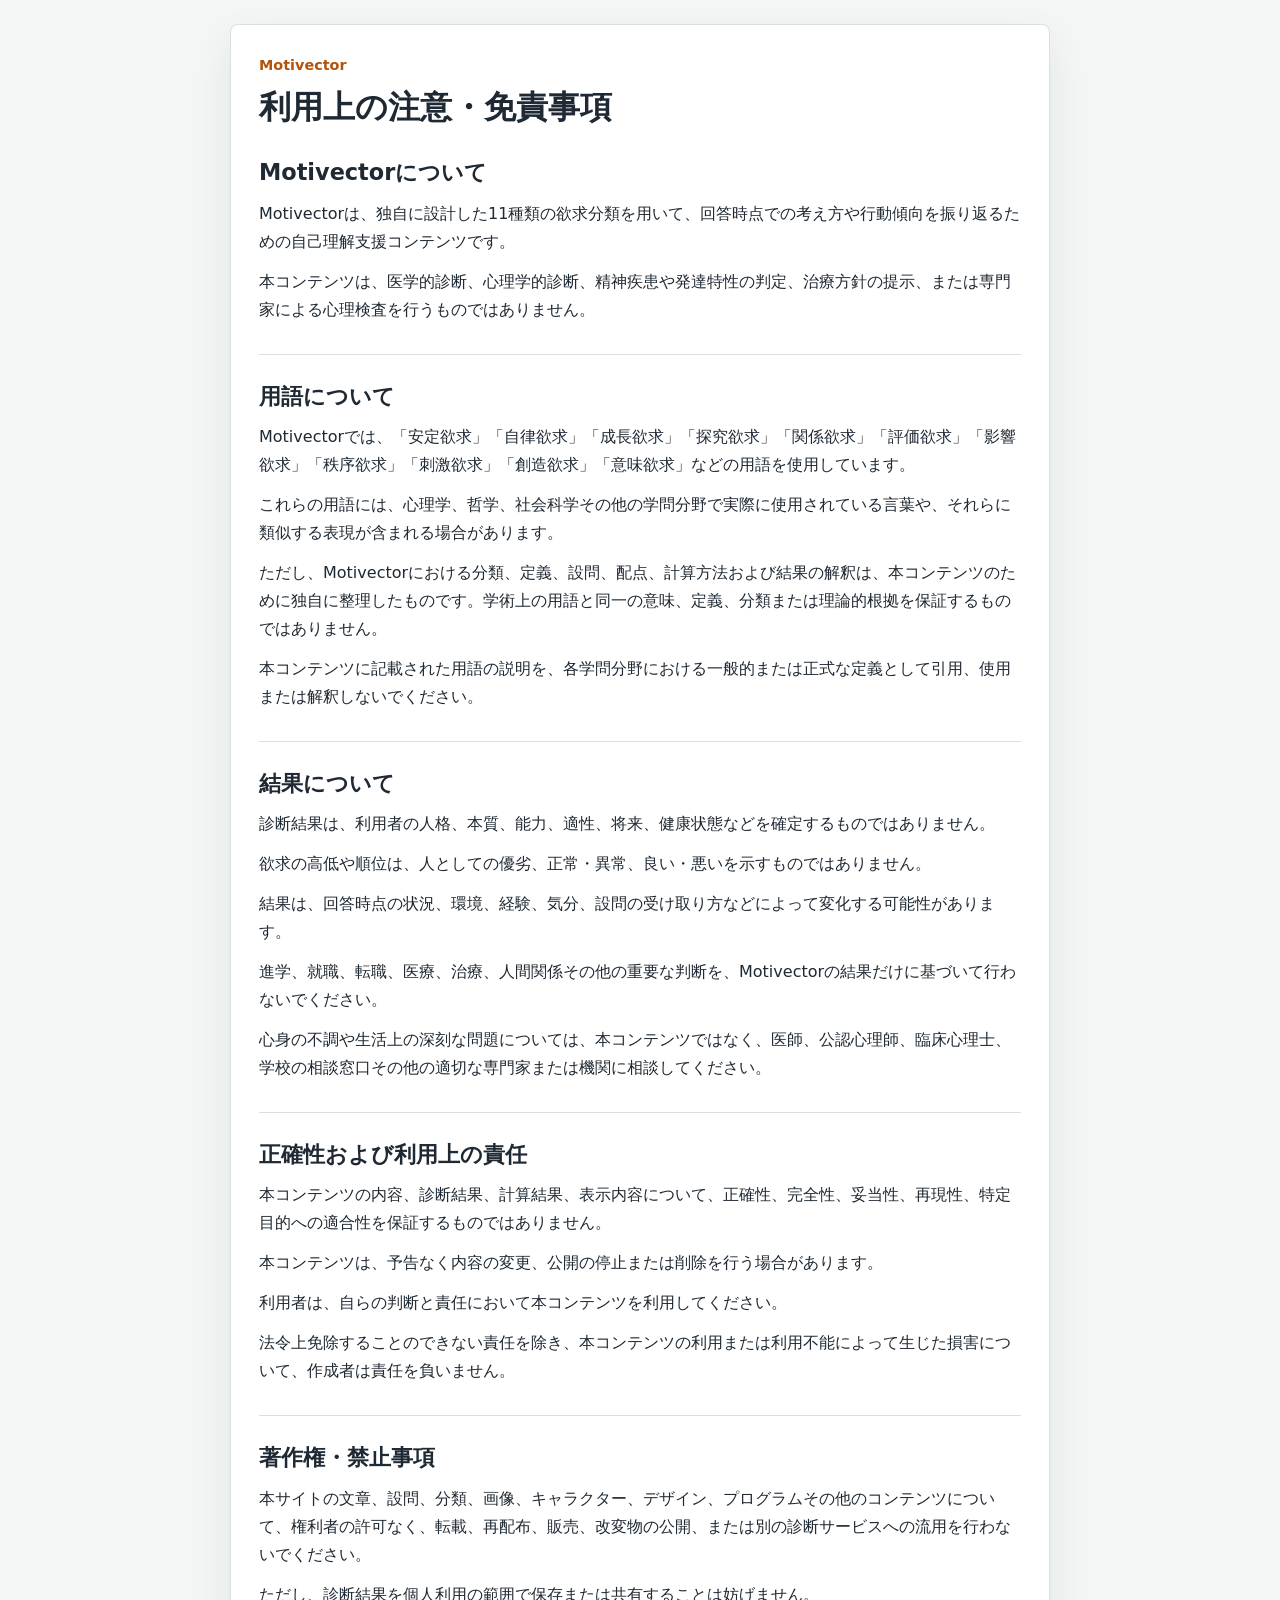
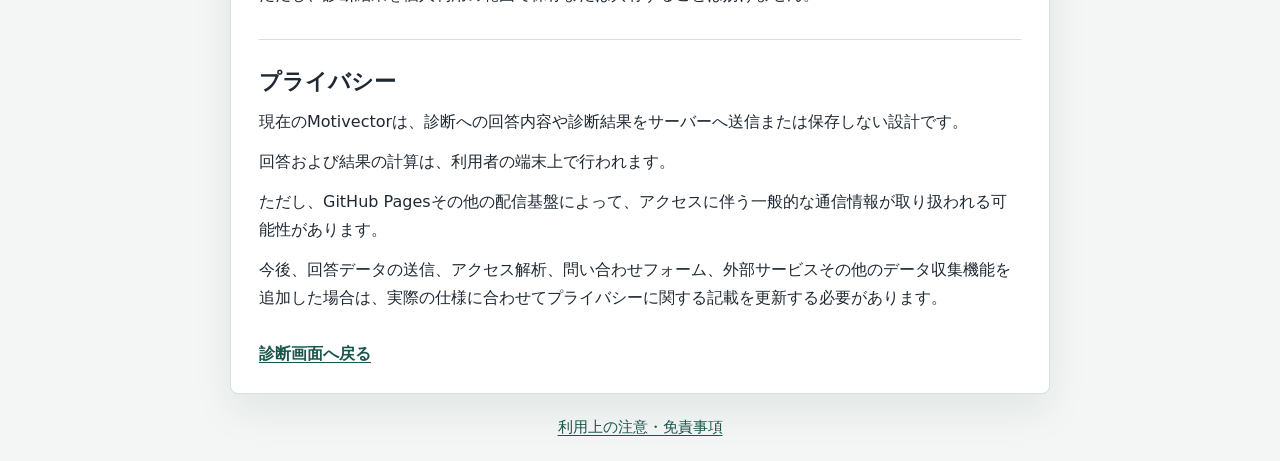
==== notice.html @ dfb53ef5 "Add Motivector result character images" ====
<!doctype html>
<html lang="ja">
<head>
  <meta charset="utf-8">
  <meta name="viewport" content="width=device-width, initial-scale=1">
  <title>利用上の注意・免責事項 | Motivector</title>
  <link rel="stylesheet" href="css/style.css">
</head>
<body>
  <main class="app-shell notice-page">
    <article class="card notice-card">
      <header>
        <p class="eyebrow">Motivector</p>
        <h1>利用上の注意・免責事項</h1>
      </header>

      <section class="notice-section" aria-labelledby="about-title">
        <h2 id="about-title">Motivectorについて</h2>
        <p>Motivectorは、独自に設計した11種類の欲求分類を用いて、回答時点での考え方や行動傾向を振り返るための自己理解支援コンテンツです。</p>
        <p>本コンテンツは、医学的診断、心理学的診断、精神疾患や発達特性の判定、治療方針の提示、または専門家による心理検査を行うものではありません。</p>
      </section>

      <section class="notice-section" aria-labelledby="terms-title">
        <h2 id="terms-title">用語について</h2>
        <p>Motivectorでは、「安定欲求」「自律欲求」「成長欲求」「探究欲求」「関係欲求」「評価欲求」「影響欲求」「秩序欲求」「刺激欲求」「創造欲求」「意味欲求」などの用語を使用しています。</p>
        <p>これらの用語には、心理学、哲学、社会科学その他の学問分野で実際に使用されている言葉や、それらに類似する表現が含まれる場合があります。</p>
        <p>ただし、Motivectorにおける分類、定義、設問、配点、計算方法および結果の解釈は、本コンテンツのために独自に整理したものです。学術上の用語と同一の意味、定義、分類または理論的根拠を保証するものではありません。</p>
        <p>本コンテンツに記載された用語の説明を、各学問分野における一般的または正式な定義として引用、使用または解釈しないでください。</p>
      </section>

      <section class="notice-section" aria-labelledby="results-title">
        <h2 id="results-title">結果について</h2>
        <p>診断結果は、利用者の人格、本質、能力、適性、将来、健康状態などを確定するものではありません。</p>
        <p>欲求の高低や順位は、人としての優劣、正常・異常、良い・悪いを示すものではありません。</p>
        <p>結果は、回答時点の状況、環境、経験、気分、設問の受け取り方などによって変化する可能性があります。</p>
        <p>進学、就職、転職、医療、治療、人間関係その他の重要な判断を、Motivectorの結果だけに基づいて行わないでください。</p>
        <p>心身の不調や生活上の深刻な問題については、本コンテンツではなく、医師、公認心理師、臨床心理士、学校の相談窓口その他の適切な専門家または機関に相談してください。</p>
      </section>

      <section class="notice-section" aria-labelledby="responsibility-title">
        <h2 id="responsibility-title">正確性および利用上の責任</h2>
        <p>本コンテンツの内容、診断結果、計算結果、表示内容について、正確性、完全性、妥当性、再現性、特定目的への適合性を保証するものではありません。</p>
        <p>本コンテンツは、予告なく内容の変更、公開の停止または削除を行う場合があります。</p>
        <p>利用者は、自らの判断と責任において本コンテンツを利用してください。</p>
        <p>法令上免除することのできない責任を除き、本コンテンツの利用または利用不能によって生じた損害について、作成者は責任を負いません。</p>
      </section>

      <section class="notice-section" aria-labelledby="copyright-title">
        <h2 id="copyright-title">著作権・禁止事項</h2>
        <p>本サイトの文章、設問、分類、画像、キャラクター、デザイン、プログラムその他のコンテンツについて、権利者の許可なく、転載、再配布、販売、改変物の公開、または別の診断サービスへの流用を行わないでください。</p>
        <p>ただし、診断結果を個人利用の範囲で保存または共有することは妨げません。</p>
      </section>

      <section class="notice-section" aria-labelledby="privacy-title">
        <h2 id="privacy-title">プライバシー</h2>
        <p>現在のMotivectorは、診断への回答内容や診断結果をサーバーへ送信または保存しない設計です。</p>
        <p>回答および結果の計算は、利用者の端末上で行われます。</p>
        <p>ただし、GitHub Pagesその他の配信基盤によって、アクセスに伴う一般的な通信情報が取り扱われる可能性があります。</p>
        <p>今後、回答データの送信、アクセス解析、問い合わせフォーム、外部サービスその他のデータ収集機能を追加した場合は、実際の仕様に合わせてプライバシーに関する記載を更新する必要があります。</p>
      </section>

      <a class="notice-back-link" href="index.html">診断画面へ戻る</a>
    </article>
  </main>

  <footer class="site-footer">
    <a href="notice.html" aria-current="page">利用上の注意・免責事項</a>
  </footer>
</body>
</html>
---- css/style.css ----
:root {
  --bg: #f3f6f4;
  --surface: #ffffff;
  --surface-soft: #f7faf8;
  --text: #1f2933;
  --muted: #5f6f78;
  --line: #d7e0dc;
  --primary: #256f63;
  --primary-dark: #19564c;
  --primary-soft: #dcece7;
  --accent: #b45309;
  --low-line: #87959c;
}

* {
  box-sizing: border-box;
}

body {
  margin: 0;
  min-width: 320px;
  min-height: 100vh;
  color: var(--text);
  font-family: system-ui, -apple-system, BlinkMacSystemFont, "Segoe UI", sans-serif;
  background: var(--bg);
}

button,
summary {
  font: inherit;
}

.app-shell {
  width: 100%;
  min-height: 100vh;
  display: grid;
  place-items: center;
  padding: 24px 16px;
}

.card {
  width: min(100%, 760px);
  padding: 28px;
  background: var(--surface);
  border: 1px solid var(--line);
  border-radius: 8px;
  box-shadow: 0 16px 40px rgba(31, 41, 51, 0.08);
}

.card.result-view {
  width: min(100%, 920px);
  padding: 12px 0 40px;
  background: transparent;
  border: 0;
  box-shadow: none;
}

.status-strip {
  display: flex;
  flex-wrap: wrap;
  gap: 8px 14px;
  margin: 0 0 18px;
  color: var(--muted);
  font-size: 0.82rem;
}

.status-warning {
  color: var(--accent);
}

.eyebrow {
  margin: 0 0 8px;
  color: var(--accent);
  font-size: 0.9rem;
  font-weight: 700;
}

h1,
h2,
h3 {
  margin: 0;
  line-height: 1.35;
  letter-spacing: 0;
}

h1 {
  font-size: 2rem;
}

h2 {
  font-size: 1.4rem;
}

h3 {
  font-size: 1.08rem;
}

p {
  line-height: 1.75;
}

.lead,
.muted,
.section-note {
  color: var(--muted);
}

.notice,
.section-note {
  font-size: 0.94rem;
}

.intro-facts {
  display: flex;
  flex-wrap: wrap;
  gap: 8px 16px;
  margin: 20px 0 8px;
}

.intro-fact {
  font-weight: 700;
}

.primary-button,
.choice-button,
.secondary-button {
  width: 100%;
  min-height: 48px;
  border-radius: 8px;
  cursor: pointer;
}

.primary-button,
.secondary-button {
  margin-top: 18px;
  color: #ffffff;
  font-weight: 700;
  background: var(--primary);
  border: 1px solid var(--primary);
}

.primary-button:hover,
.secondary-button:hover {
  background: var(--primary-dark);
  border-color: var(--primary-dark);
}

.primary-button:focus-visible,
.secondary-button:focus-visible,
.back-button:focus-visible,
.choice-button:focus-visible,
summary:focus-visible {
  outline: 3px solid rgba(180, 83, 9, 0.35);
  outline-offset: 3px;
}

.question-meta {
  display: flex;
  justify-content: space-between;
  gap: 12px;
  margin-bottom: 14px;
  color: var(--muted);
  font-size: 0.9rem;
}

.choices {
  display: grid;
  gap: 12px;
  margin-top: 22px;
}

.choice-button {
  padding: 14px 16px;
  color: var(--text);
  text-align: left;
  line-height: 1.55;
  background: #eef5f2;
  border: 1px solid var(--line);
}

.choice-button:hover {
  color: #ffffff;
  background: var(--primary-dark);
  border-color: var(--primary-dark);
}

.question-actions {
  display: flex;
  justify-content: flex-start;
  margin-top: 18px;
}

.back-button {
  min-height: 42px;
  padding: 9px 14px;
  color: var(--primary-dark);
  font-weight: 700;
  background: var(--surface);
  border: 1px solid var(--line);
  border-radius: 8px;
  cursor: pointer;
}

.back-button:hover:not(:disabled) {
  color: #ffffff;
  background: var(--primary-dark);
  border-color: var(--primary-dark);
}

.back-button:disabled {
  color: var(--muted);
  cursor: not-allowed;
  opacity: 0.62;
}

.choice-button.is-selected {
  background: #ffffff;
  border-color: var(--primary);
  box-shadow: inset 4px 0 0 var(--primary);
}

.choice-button.is-selected:hover {
  color: #ffffff;
  background: var(--primary-dark);
  border-color: var(--primary-dark);
}

.selected-label {
  display: inline-block;
  margin: 0 8px 6px 0;
  padding: 2px 7px;
  color: var(--primary-dark);
  font-size: 0.78rem;
  font-weight: 700;
  line-height: 1.4;
  background: var(--primary-soft);
  border-radius: 4px;
}

.choice-button:hover .selected-label,
.choice-button.is-selected:hover .selected-label {
  color: var(--primary-dark);
  background: #ffffff;
}

.result-header {
  padding: 28px;
  background: var(--surface);
  border: 1px solid var(--line);
  border-radius: 8px;
}

.result-header .lead {
  max-width: 720px;
  margin-bottom: 0;
}

.result-section {
  margin-top: 34px;
}

.result-section > h2 {
  margin-bottom: 10px;
}

.top-needs {
  display: grid;
  grid-template-columns: repeat(3, minmax(0, 1fr));
  gap: 14px;
  margin-top: 18px;
}

.top-need-card {
  min-width: 0;
  padding: 20px;
  background: var(--surface);
  border: 1px solid var(--line);
  border-top: 4px solid var(--primary);
  border-radius: 8px;
}

.need-heading {
  display: grid;
  grid-template-columns: auto 1fr;
  align-items: center;
  gap: 8px 10px;
}

.need-heading.compact {
  grid-template-columns: minmax(0, 1fr) auto;
}

.rank-badge {
  min-width: 42px;
  padding: 4px 7px;
  color: var(--primary-dark);
  font-size: 0.82rem;
  font-weight: 700;
  text-align: center;
  background: var(--primary-soft);
  border-radius: 4px;
}

.need-score {
  grid-column: 1 / -1;
  color: var(--primary-dark);
  font-size: 0.92rem;
}

.need-description,
.need-result-text {
  margin-bottom: 0;
}

.need-description {
  color: var(--muted);
  font-size: 0.92rem;
}

.need-result-text {
  font-size: 0.96rem;
}

.low-needs-section {
  padding-top: 28px;
  border-top: 1px solid var(--line);
}

.low-needs {
  display: grid;
  grid-template-columns: repeat(2, minmax(0, 1fr));
  gap: 18px;
  margin-top: 18px;
}

.low-need-item {
  min-width: 0;
  padding: 4px 0 4px 16px;
  border-left: 4px solid var(--low-line);
}

.low-need-item .need-score {
  grid-column: auto;
  color: var(--muted);
  text-align: right;
}

.balance-chart {
  display: grid;
  gap: 13px;
  margin-top: 20px;
  padding: 22px;
  background: var(--surface);
  border: 1px solid var(--line);
  border-radius: 8px;
}

.balance-row {
  min-width: 0;
}

.balance-label {
  display: flex;
  justify-content: space-between;
  gap: 12px;
  margin-bottom: 5px;
  font-size: 0.94rem;
}

.balance-label strong {
  min-width: 3.5em;
  text-align: right;
}

.balance-track {
  width: 100%;
  height: 14px;
  overflow: hidden;
  background: #e3e9e6;
  border: 1px solid #ccd7d2;
  border-radius: 3px;
}

.balance-fill {
  display: block;
  height: 100%;
  background: var(--primary);
}

.score-details {
  margin-top: 34px;
  background: var(--surface);
  border: 1px solid var(--line);
  border-radius: 8px;
}

.score-details summary {
  padding: 18px 20px;
  font-weight: 700;
  cursor: pointer;
}

.score-details > .section-note,
.score-detail-list {
  margin-right: 20px;
  margin-left: 20px;
}

.score-detail-list {
  display: grid;
  grid-template-columns: repeat(2, minmax(0, 1fr));
  gap: 12px;
  padding-bottom: 20px;
}

.score-detail-item {
  min-width: 0;
  padding: 14px;
  background: var(--surface-soft);
  border: 1px solid var(--line);
  border-radius: 6px;
}

.score-detail-item dl {
  margin: 10px 0 0;
}

.score-detail-item dl > div {
  display: flex;
  justify-content: space-between;
  gap: 12px;
  padding: 5px 0;
  border-bottom: 1px solid var(--line);
}

.score-detail-item dl > div:last-child {
  border-bottom: 0;
}

.score-detail-item dt,
.score-detail-item dd {
  min-width: 0;
  margin: 0;
  overflow-wrap: anywhere;
}

.score-detail-item dt {
  color: var(--muted);
  font-size: 0.84rem;
}

.score-detail-item dd {
  font-variant-numeric: tabular-nums;
  text-align: right;
}

.restart-button {
  max-width: 360px;
}

.loading,
.error {
  margin: 0;
}

.error {
  color: #b42318;
}


.result-visual {
  margin: 24px 0 0;
  padding: 24px;
  background: var(--surface);
  border: 1px solid var(--line);
  border-radius: 8px;
}

.result-visual-stage {
  display: grid;
  min-width: 0;
  min-height: 220px;
  place-items: center;
  padding: 16px;
  overflow: hidden;
  background: var(--surface-soft);
  border-radius: 8px;
}

.result-visual-image {
  display: block;
  width: min(100%, 560px);
  height: auto;
  max-height: 560px;
  margin: 0 auto;
  object-fit: contain;
}

.result-visual-caption {
  display: flex;
  flex-wrap: wrap;
  justify-content: center;
  gap: 6px 10px;
  margin-top: 14px;
  color: var(--muted);
  font-size: 0.94rem;
  line-height: 1.6;
  text-align: center;
}

.result-visual-caption strong {
  color: var(--text);
}

.result-visual-separator {
  color: var(--accent);
}

.result-visual-fallback {
  margin: 0;
  color: var(--muted);
  font-size: 0.94rem;
}


.start-caution {
  margin: 14px 0 0;
  color: var(--muted);
  font-size: 0.94rem;
}

.result-caution {
  margin-top: 34px;
  padding: 20px 22px;
  background: var(--surface-soft);
  border: 1px solid var(--line);
  border-radius: 8px;
}

.result-caution h2 {
  font-size: 1.08rem;
}

.result-caution p {
  margin-bottom: 0;
  color: var(--muted);
}

.site-footer {
  padding: 0 16px 24px;
  color: var(--muted);
  font-size: 0.94rem;
  text-align: center;
}

.site-footer a,
.notice-back-link {
  color: var(--primary-dark);
  text-underline-offset: 3px;
}

.site-footer a:focus-visible,
.notice-back-link:focus-visible {
  outline: 3px solid rgba(180, 83, 9, 0.35);
  outline-offset: 3px;
}

.notice-page {
  place-items: start center;
}

.notice-card {
  width: min(100%, 820px);
}

.notice-card > header {
  margin-bottom: 28px;
}

.notice-section + .notice-section {
  margin-top: 30px;
  padding-top: 26px;
  border-top: 1px solid var(--line);
}

.notice-section p {
  margin: 12px 0 0;
}

.notice-back-link {
  display: inline-block;
  margin-top: 32px;
  font-weight: 700;
}
@media (max-width: 720px) {
  .top-needs,
  .low-needs,
  .score-detail-list {
    grid-template-columns: 1fr;
  }

  .need-heading.compact {
    grid-template-columns: 1fr;
  }

  .low-need-item .need-score {
    text-align: left;
  }
}

@media (max-width: 560px) {
  .app-shell {
    padding: 16px 12px;
  }

  .card {
    padding: 22px 18px;
  }

  .card.result-view {
    padding-right: 0;
    padding-left: 0;
  }

  h1 {
    font-size: 1.65rem;
  }

  h2 {
    font-size: 1.25rem;
  }

  .result-header,
  .top-need-card,
  .balance-chart {
    padding: 18px;
  }

  .result-visual {
    padding: 14px;
  }

  .result-visual-stage {
    min-height: 160px;
    padding: 10px;
  }

  .result-visual-caption {
    display: grid;
  }

  .balance-label {
    font-size: 0.9rem;
  }

  .score-details > .section-note,
  .score-detail-list {
    margin-right: 14px;
    margin-left: 14px;
  }
}
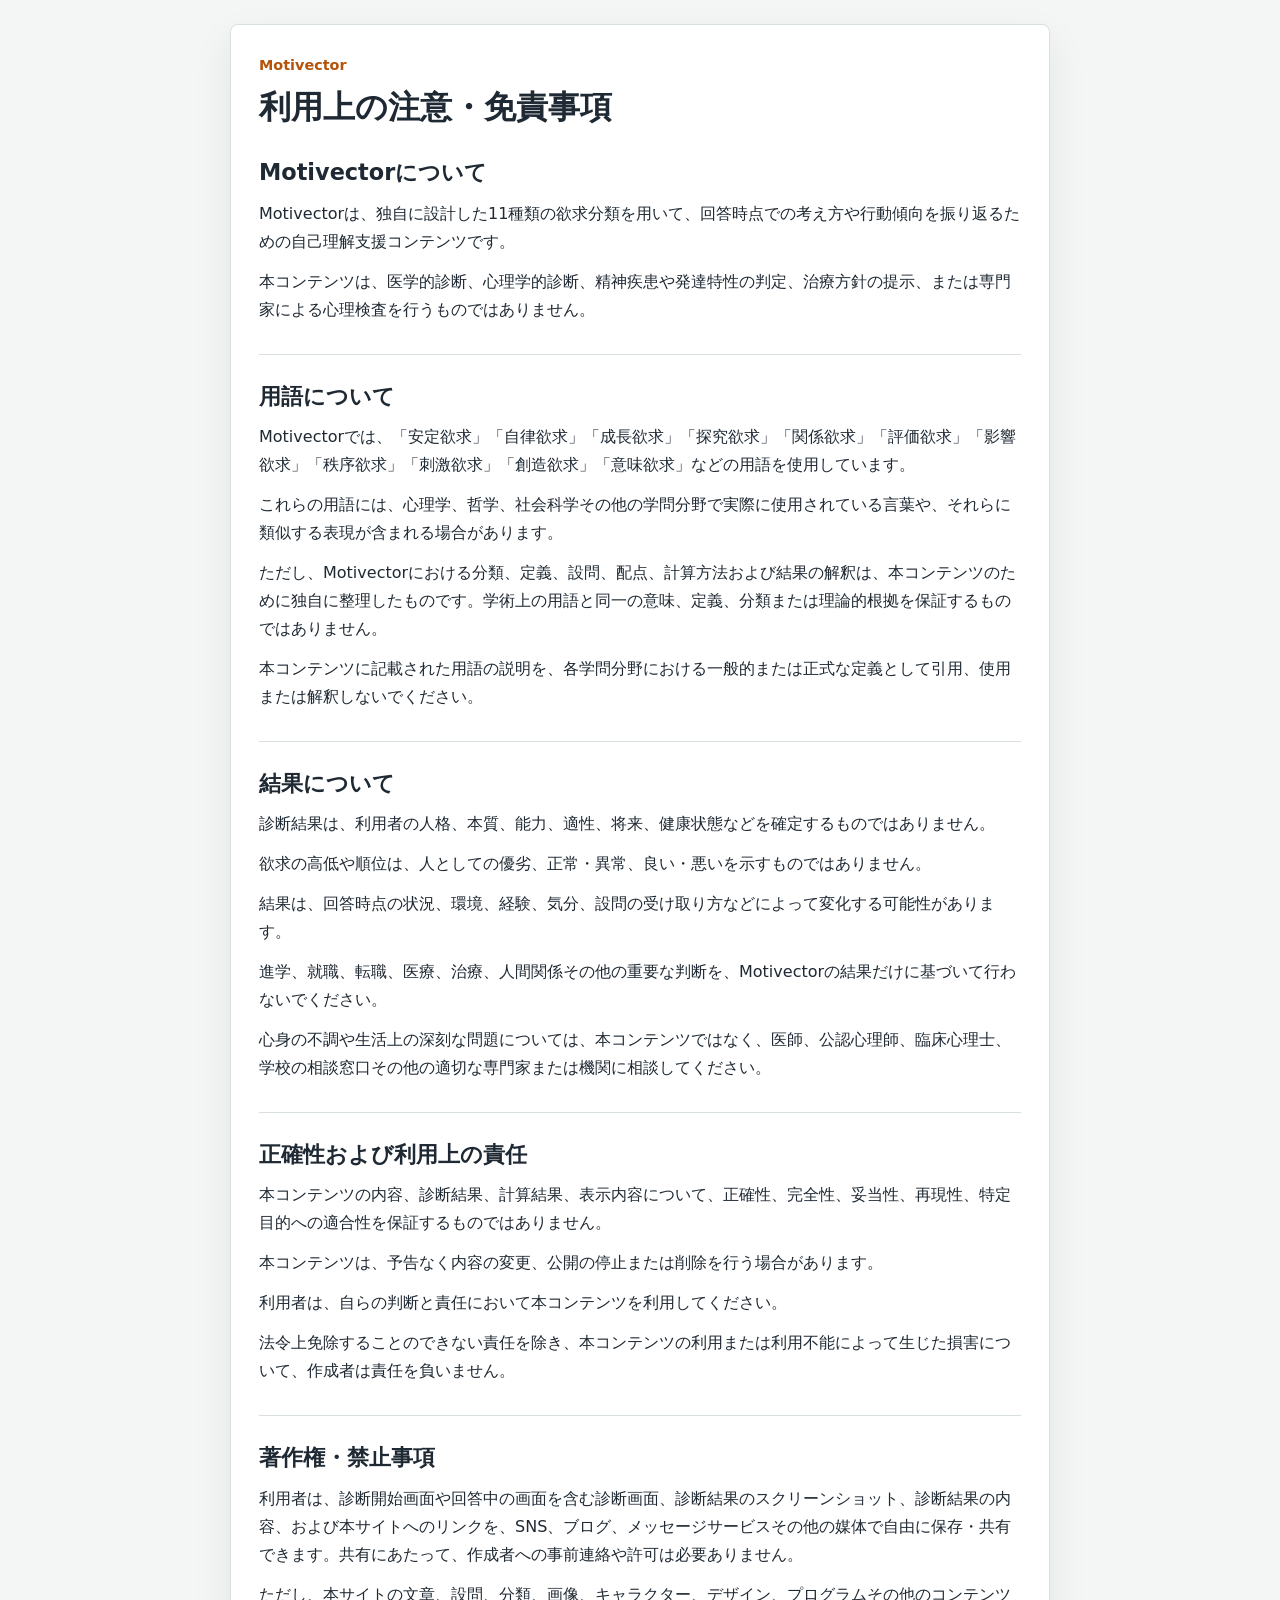
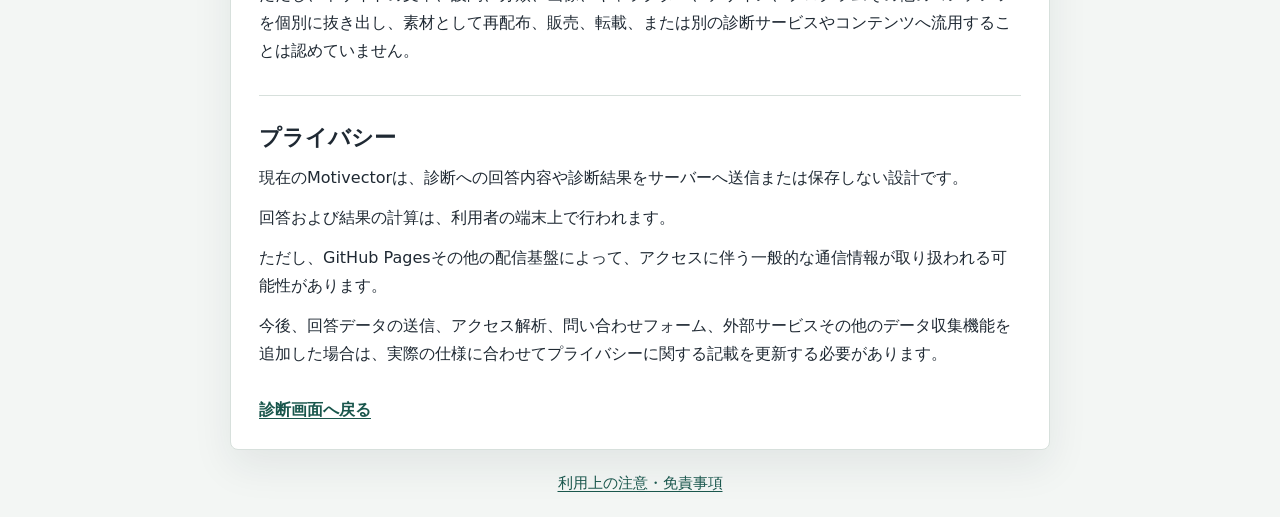
==== commit 0a622af1: "Clarify permission to share Motivector results on social media" ====
--- a/notice.html
+++ b/notice.html
@@ -47,8 +47,8 @@
 
       <section class="notice-section" aria-labelledby="copyright-title">
         <h2 id="copyright-title">著作権・禁止事項</h2>
-        <p>本サイトの文章、設問、分類、画像、キャラクター、デザイン、プログラムその他のコンテンツについて、権利者の許可なく、転載、再配布、販売、改変物の公開、または別の診断サービスへの流用を行わないでください。</p>
-        <p>ただし、診断結果を個人利用の範囲で保存または共有することは妨げません。</p>
+        <p>利用者は、診断開始画面や回答中の画面を含む診断画面、診断結果のスクリーンショット、診断結果の内容、および本サイトへのリンクを、SNS、ブログ、メッセージサービスその他の媒体で自由に保存・共有できます。共有にあたって、作成者への事前連絡や許可は必要ありません。</p>
+        <p>ただし、本サイトの文章、設問、分類、画像、キャラクター、デザイン、プログラムその他のコンテンツを個別に抜き出し、素材として再配布、販売、転載、または別の診断サービスやコンテンツへ流用することは認めていません。</p>
       </section>
 
       <section class="notice-section" aria-labelledby="privacy-title">
--- a/css/style.css
+++ b/css/style.css
@@ -497,23 +497,23 @@
 }
 
 .result-visual-caption {
-  display: flex;
-  flex-wrap: wrap;
-  justify-content: center;
-  gap: 6px 10px;
+  display: grid;
+  gap: 4px;
   margin-top: 14px;
-  color: var(--muted);
-  font-size: 0.94rem;
+  text-align: center;
+}
+
+.result-character-name {
+  color: var(--text);
+  font-size: clamp(1.15rem, 3vw, 1.45rem);
+  line-height: 1.5;
+  overflow-wrap: anywhere;
+}
+
+.result-character-components {
+  color: var(--muted);
+  font-size: 0.86rem;
   line-height: 1.6;
-  text-align: center;
-}
-
-.result-visual-caption strong {
-  color: var(--text);
-}
-
-.result-visual-separator {
-  color: var(--accent);
 }
 
 .result-visual-fallback {
@@ -527,6 +527,17 @@
   margin: 14px 0 0;
   color: var(--muted);
   font-size: 0.94rem;
+}
+
+.start-caution a {
+  color: var(--primary-dark);
+  font-weight: 700;
+  text-underline-offset: 3px;
+}
+
+.start-caution a:focus-visible {
+  outline: 3px solid rgba(180, 83, 9, 0.35);
+  outline-offset: 3px;
 }
 
 .result-caution {
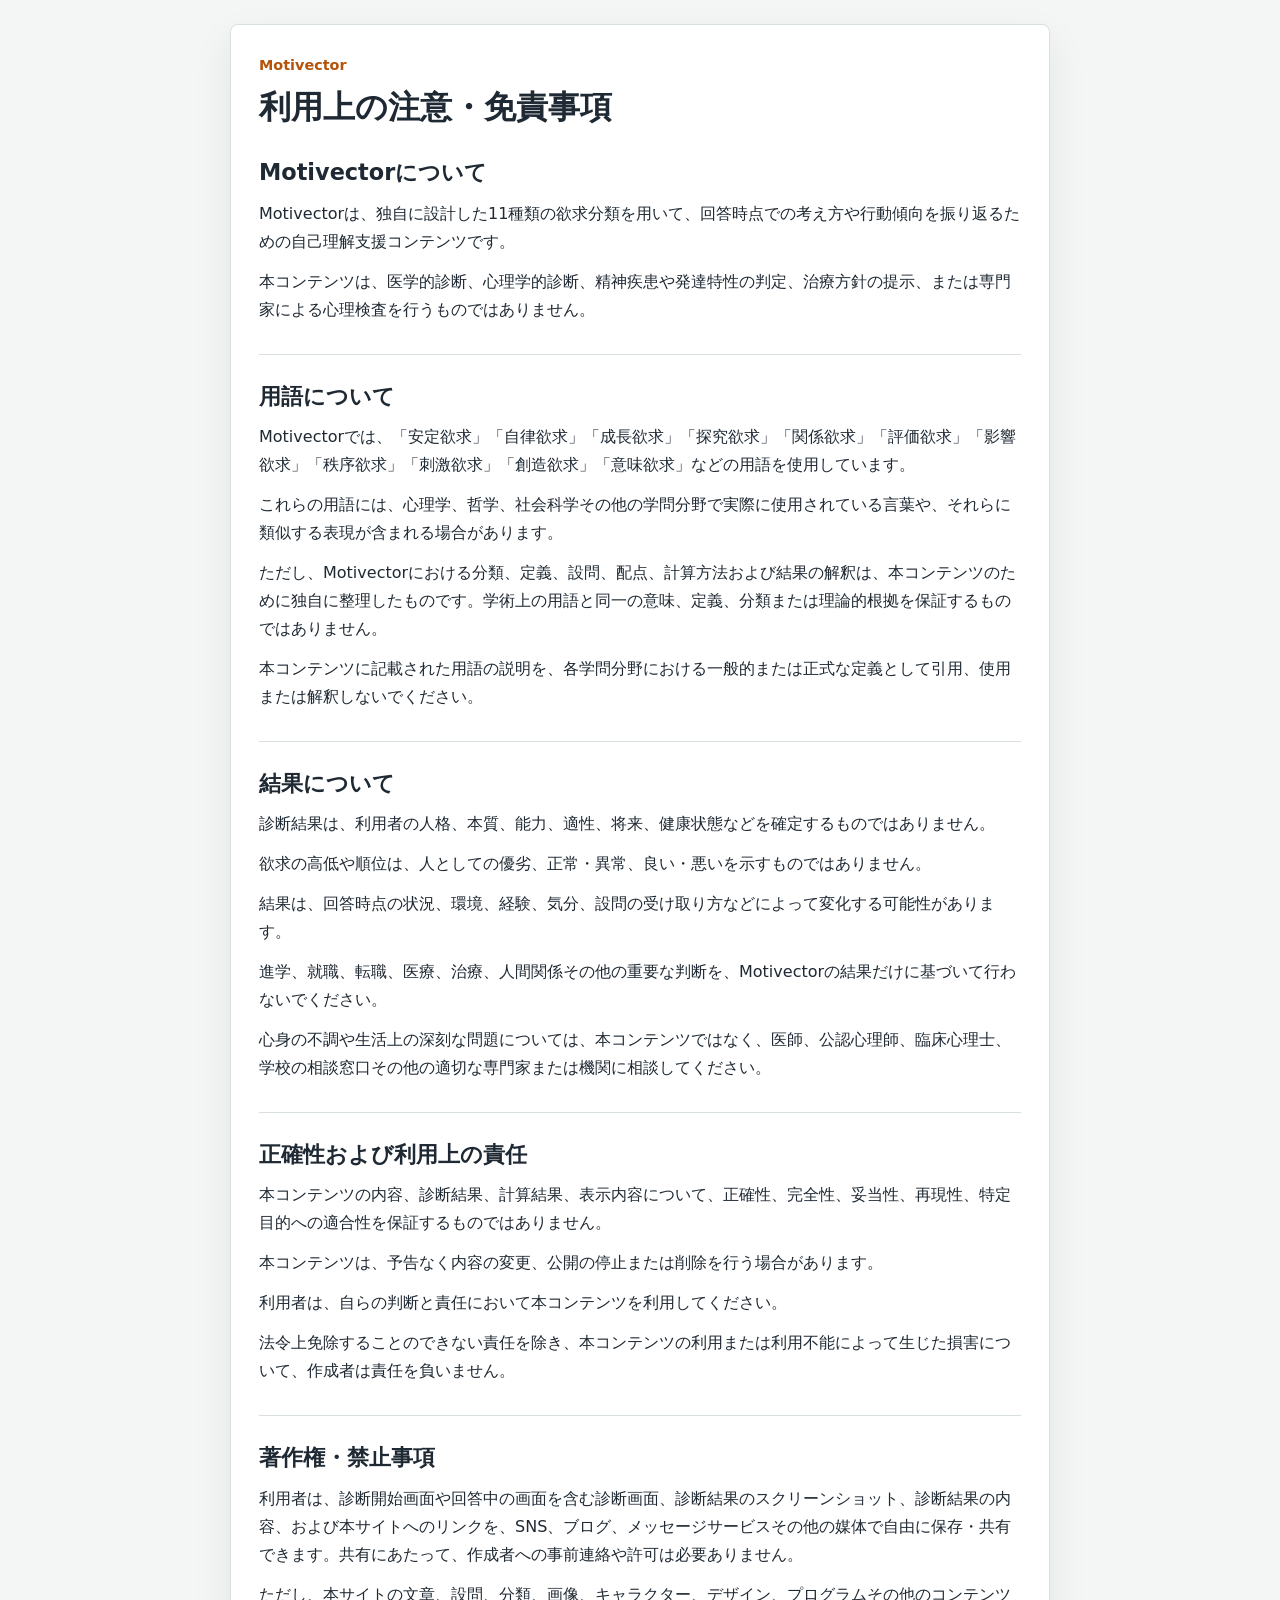
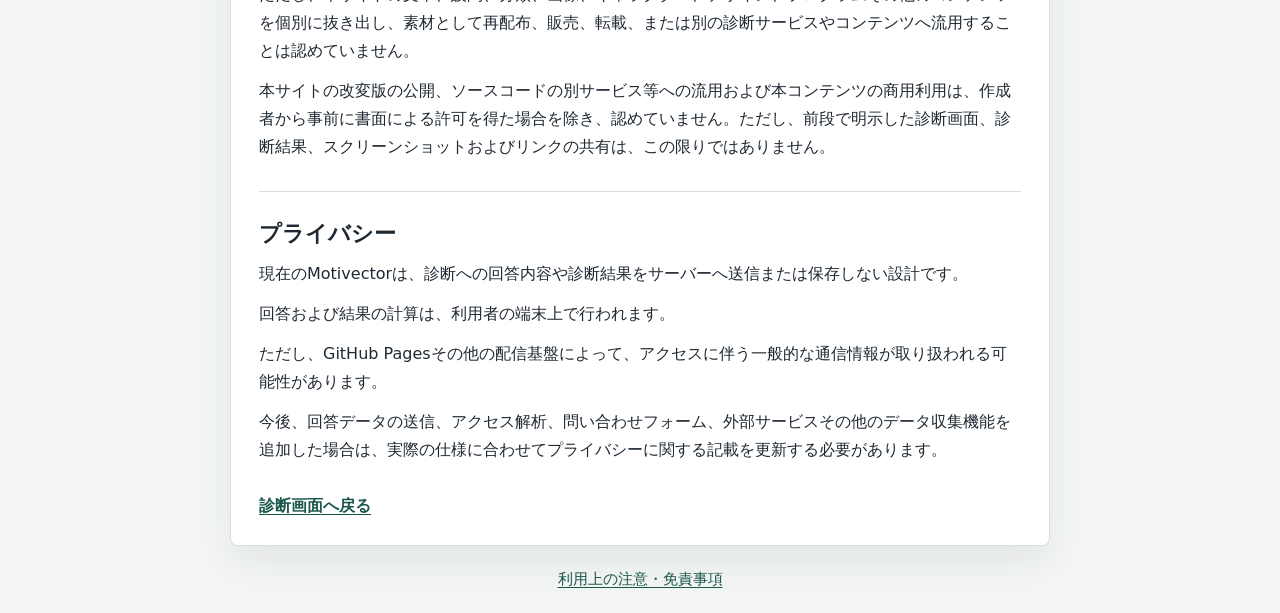
==== commit 4edf307b: "Add Motivector license and usage permissions" ====
--- a/notice.html
+++ b/notice.html
@@ -49,6 +49,7 @@
         <h2 id="copyright-title">著作権・禁止事項</h2>
         <p>利用者は、診断開始画面や回答中の画面を含む診断画面、診断結果のスクリーンショット、診断結果の内容、および本サイトへのリンクを、SNS、ブログ、メッセージサービスその他の媒体で自由に保存・共有できます。共有にあたって、作成者への事前連絡や許可は必要ありません。</p>
         <p>ただし、本サイトの文章、設問、分類、画像、キャラクター、デザイン、プログラムその他のコンテンツを個別に抜き出し、素材として再配布、販売、転載、または別の診断サービスやコンテンツへ流用することは認めていません。</p>
+        <p>本サイトの改変版の公開、ソースコードの別サービス等への流用および本コンテンツの商用利用は、作成者から事前に書面による許可を得た場合を除き、認めていません。ただし、前段で明示した診断画面、診断結果、スクリーンショットおよびリンクの共有は、この限りではありません。</p>
       </section>
 
       <section class="notice-section" aria-labelledby="privacy-title">
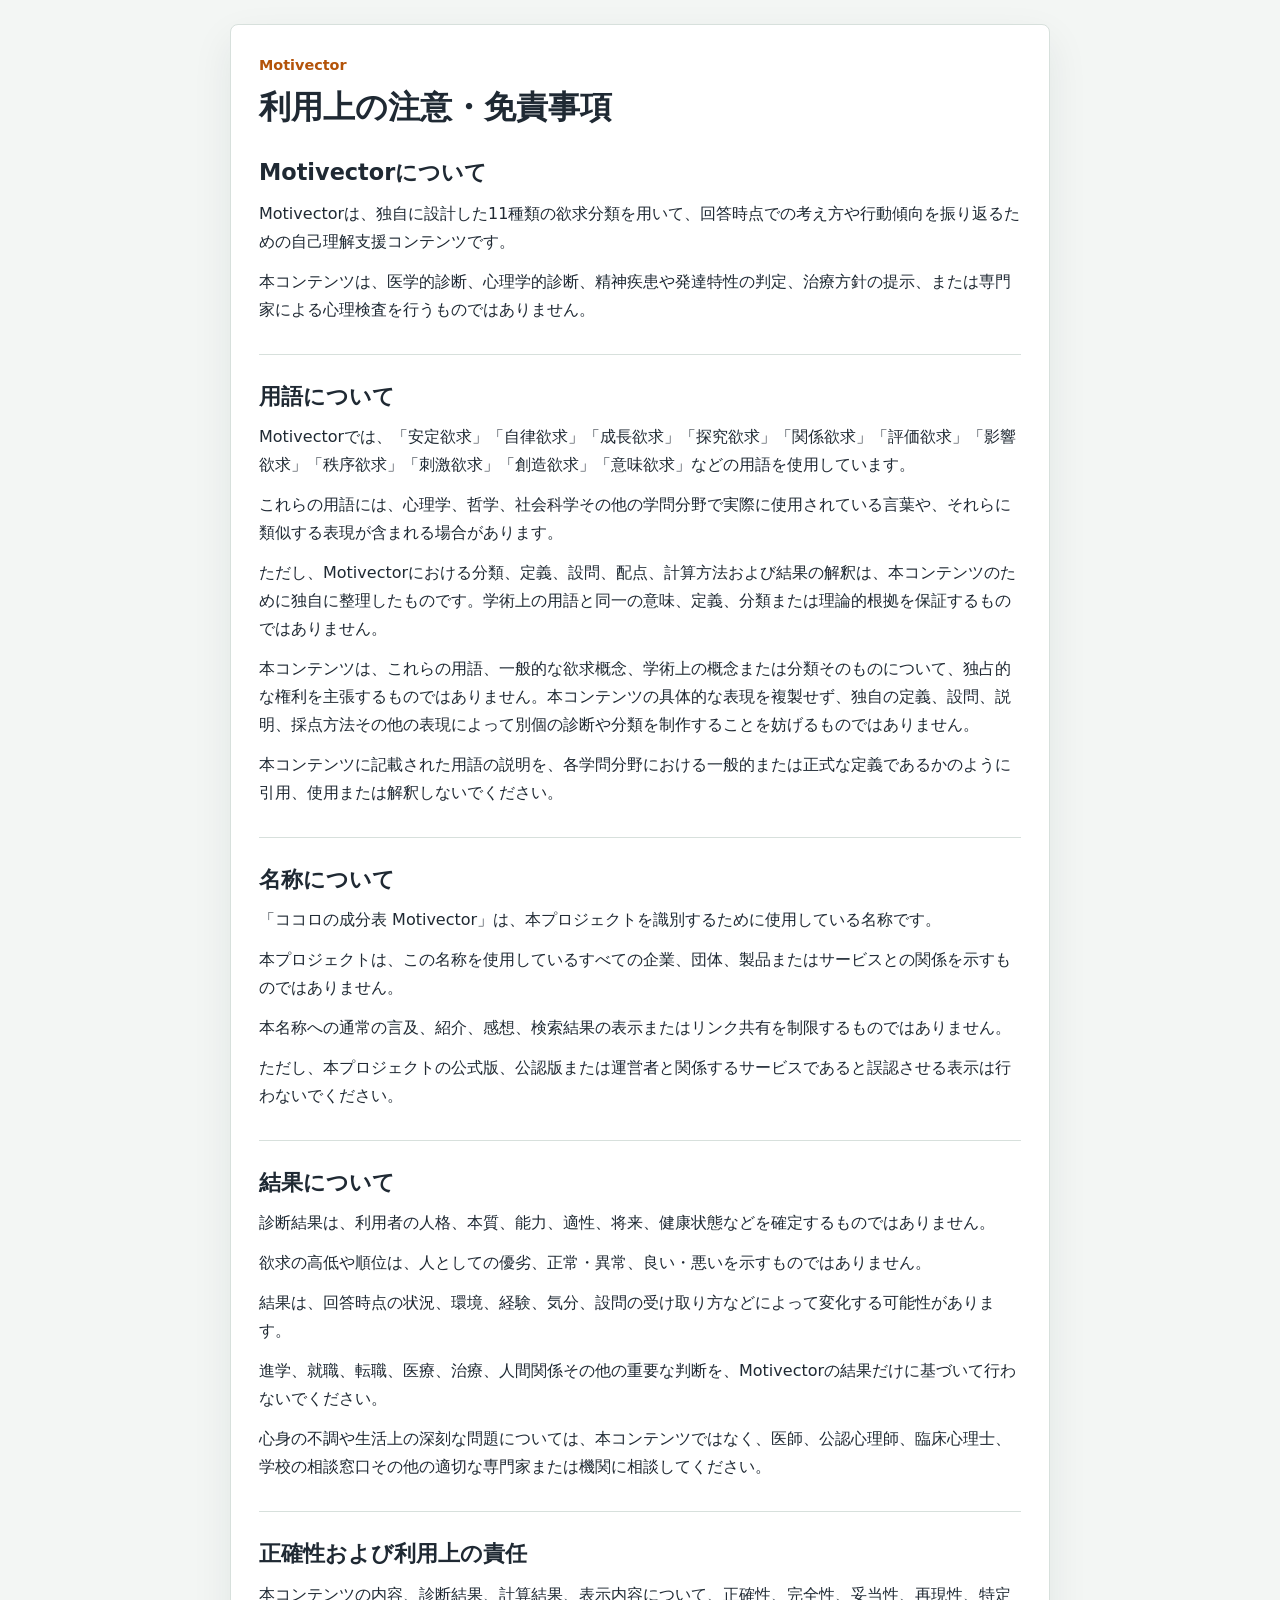
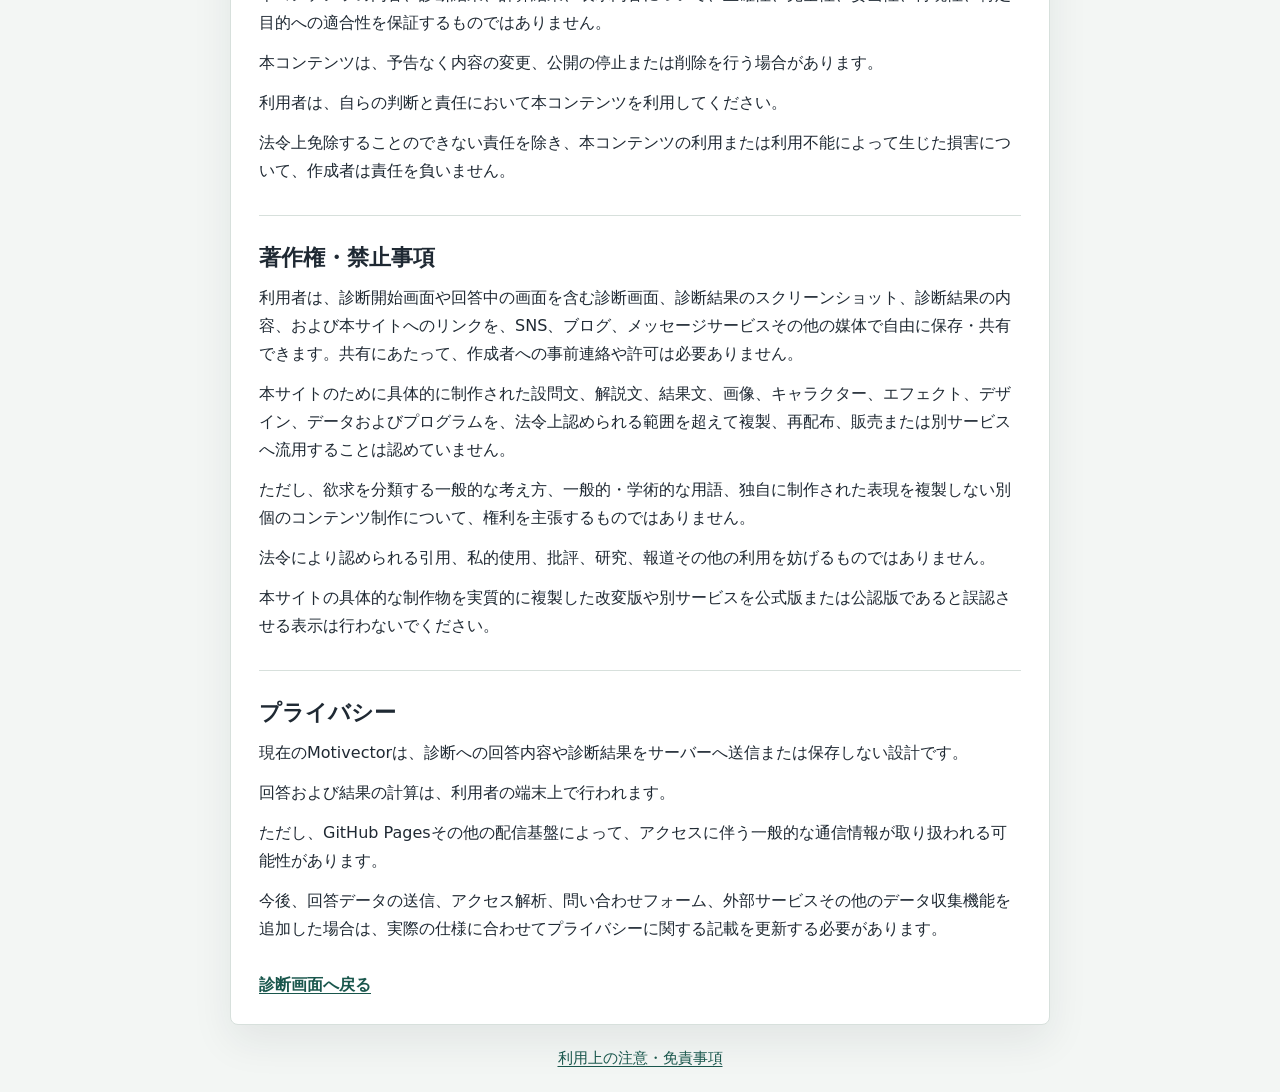
==== commit a4f5f4c4: "Clarify scope of Motivector rights and license" ====
--- a/notice.html
+++ b/notice.html
@@ -25,7 +25,16 @@
         <p>Motivectorでは、「安定欲求」「自律欲求」「成長欲求」「探究欲求」「関係欲求」「評価欲求」「影響欲求」「秩序欲求」「刺激欲求」「創造欲求」「意味欲求」などの用語を使用しています。</p>
         <p>これらの用語には、心理学、哲学、社会科学その他の学問分野で実際に使用されている言葉や、それらに類似する表現が含まれる場合があります。</p>
         <p>ただし、Motivectorにおける分類、定義、設問、配点、計算方法および結果の解釈は、本コンテンツのために独自に整理したものです。学術上の用語と同一の意味、定義、分類または理論的根拠を保証するものではありません。</p>
-        <p>本コンテンツに記載された用語の説明を、各学問分野における一般的または正式な定義として引用、使用または解釈しないでください。</p>
+        <p>本コンテンツは、これらの用語、一般的な欲求概念、学術上の概念または分類そのものについて、独占的な権利を主張するものではありません。本コンテンツの具体的な表現を複製せず、独自の定義、設問、説明、採点方法その他の表現によって別個の診断や分類を制作することを妨げるものではありません。</p>
+        <p>本コンテンツに記載された用語の説明を、各学問分野における一般的または正式な定義であるかのように引用、使用または解釈しないでください。</p>
+      </section>
+
+      <section class="notice-section" aria-labelledby="name-title">
+        <h2 id="name-title">名称について</h2>
+        <p>「ココロの成分表 Motivector」は、本プロジェクトを識別するために使用している名称です。</p>
+        <p>本プロジェクトは、この名称を使用しているすべての企業、団体、製品またはサービスとの関係を示すものではありません。</p>
+        <p>本名称への通常の言及、紹介、感想、検索結果の表示またはリンク共有を制限するものではありません。</p>
+        <p>ただし、本プロジェクトの公式版、公認版または運営者と関係するサービスであると誤認させる表示は行わないでください。</p>
       </section>
 
       <section class="notice-section" aria-labelledby="results-title">
@@ -48,8 +57,10 @@
       <section class="notice-section" aria-labelledby="copyright-title">
         <h2 id="copyright-title">著作権・禁止事項</h2>
         <p>利用者は、診断開始画面や回答中の画面を含む診断画面、診断結果のスクリーンショット、診断結果の内容、および本サイトへのリンクを、SNS、ブログ、メッセージサービスその他の媒体で自由に保存・共有できます。共有にあたって、作成者への事前連絡や許可は必要ありません。</p>
-        <p>ただし、本サイトの文章、設問、分類、画像、キャラクター、デザイン、プログラムその他のコンテンツを個別に抜き出し、素材として再配布、販売、転載、または別の診断サービスやコンテンツへ流用することは認めていません。</p>
-        <p>本サイトの改変版の公開、ソースコードの別サービス等への流用および本コンテンツの商用利用は、作成者から事前に書面による許可を得た場合を除き、認めていません。ただし、前段で明示した診断画面、診断結果、スクリーンショットおよびリンクの共有は、この限りではありません。</p>
+        <p>本サイトのために具体的に制作された設問文、解説文、結果文、画像、キャラクター、エフェクト、デザイン、データおよびプログラムを、法令上認められる範囲を超えて複製、再配布、販売または別サービスへ流用することは認めていません。</p>
+        <p>ただし、欲求を分類する一般的な考え方、一般的・学術的な用語、独自に制作された表現を複製しない別個のコンテンツ制作について、権利を主張するものではありません。</p>
+        <p>法令により認められる引用、私的使用、批評、研究、報道その他の利用を妨げるものではありません。</p>
+        <p>本サイトの具体的な制作物を実質的に複製した改変版や別サービスを公式版または公認版であると誤認させる表示は行わないでください。</p>
       </section>
 
       <section class="notice-section" aria-labelledby="privacy-title">
